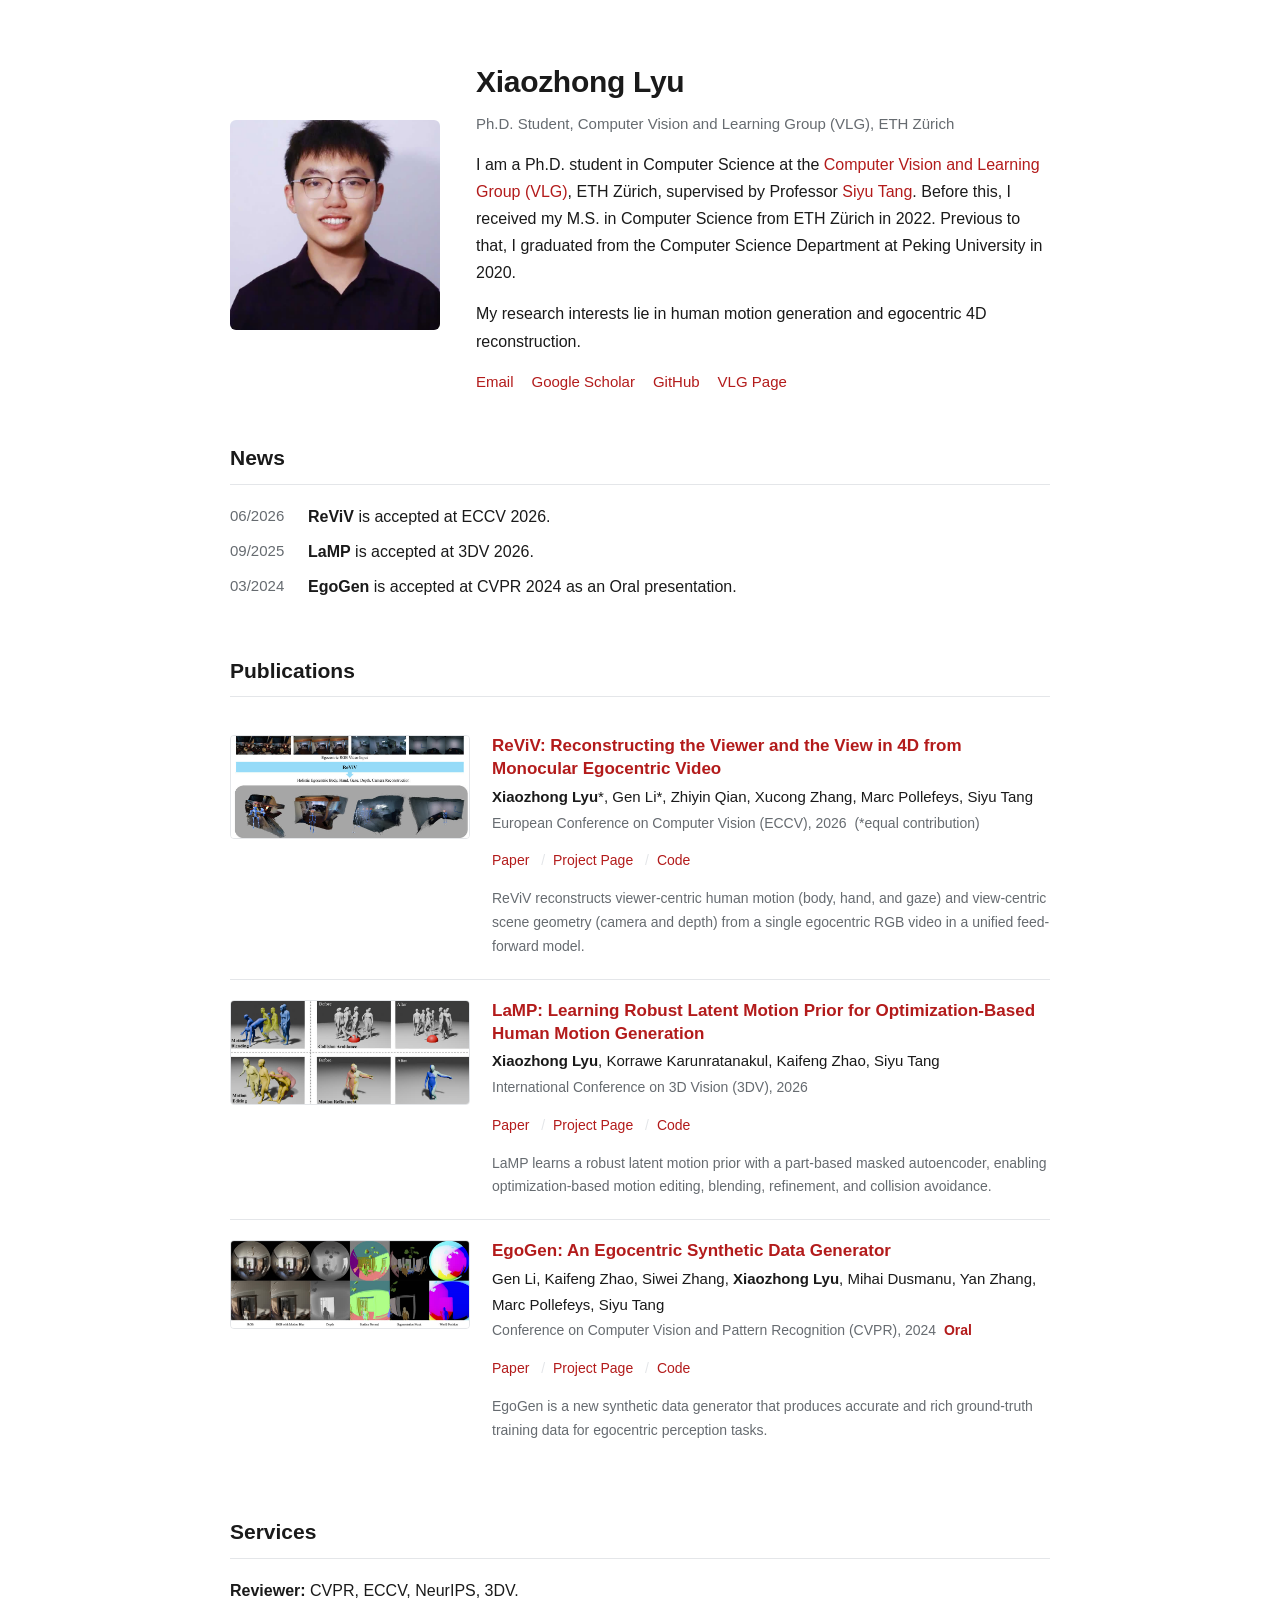
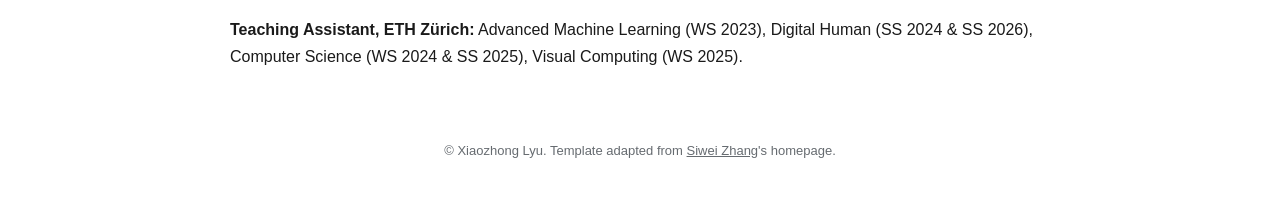
==== index.html @ 4dba3d20 "first version" ====
<!doctype html>
<html lang="en">
  <head>
    <meta charset="utf-8" />
    <meta name="viewport" content="width=device-width, initial-scale=1" />
    <title>Xiaozhong Lyu</title>
    <meta name="description" content="Xiaozhong Lyu — Ph.D. student in Computer Science at the Computer Vision and Learning Group (VLG), ETH Zürich." />
    <!--
      Template adapted from Siwei Zhang's (https://sanweiliti.github.io/) academic homepage.
    -->
    <link rel="stylesheet" href="styles.css" />
  </head>
  <body>
    <main class="container">
      <header class="intro">
        <div class="intro-photo">
          <img src="assets/xiaozhong.jpg" alt="Xiaozhong Lyu" />
        </div>
        <div class="intro-body">
          <h1>Xiaozhong Lyu</h1>
          <p class="role">Ph.D. Student, Computer Vision and Learning Group (VLG), ETH Zürich</p>
          <p>
            I am a Ph.D. student in Computer Science at the
            <a href="https://vlg.inf.ethz.ch/" target="_blank" rel="noopener">Computer Vision and Learning Group (VLG)</a>,
            ETH Zürich, supervised by Professor
            <a href="https://vlg.inf.ethz.ch/team/Prof-Dr-Siyu-Tang.html" target="_blank" rel="noopener">Siyu Tang</a>.
            Before this, I received my M.S. in Computer Science from ETH Zürich in 2022. Previous to
            that, I graduated from the Computer Science Department at Peking University in 2020.
          </p>
          <p>
            My research interests lie in human motion generation and egocentric 4D reconstruction.
          </p>
          <nav class="links">
            <a href="mailto:xiaozhong.lyu@inf.ethz.ch">Email</a>
            <a href="https://scholar.google.com/citations?hl=en&amp;user=EzNO5AIAAAAJ" target="_blank" rel="noopener">Google Scholar</a>
            <a href="https://github.com/lvsean" target="_blank" rel="noopener">GitHub</a>
            <a href="https://vlg.inf.ethz.ch/team/Xiaozhong-Lyu.html" target="_blank" rel="noopener">VLG Page</a>
          </nav>
        </div>
      </header>

      <section id="news">
        <h2>News</h2>
        <div class="news">
          <dl>
            <dt>06/2026</dt>
            <dd><strong>ReViV</strong> is accepted at ECCV 2026.</dd>
            <dt>09/2025</dt>
            <dd><strong>LaMP</strong> is accepted at 3DV 2026.</dd>
            <dt>03/2024</dt>
            <dd><strong>EgoGen</strong> is accepted at CVPR 2024 as an Oral presentation.</dd>
          </dl>
        </div>
      </section>

      <section id="publications">
        <h2>Publications</h2>

        <article class="pub">
          <div class="pub-thumb">
            <img src="assets/publications/reviv.jpg" alt="ReViV teaser" loading="lazy" />
          </div>
          <div class="pub-info">
            <p class="pub-title">
              <a href="https://reviv4d.github.io/" target="_blank" rel="noopener">ReViV: Reconstructing the Viewer and the View in 4D from Monocular Egocentric Video</a>
            </p>
            <p class="pub-authors">
              <span class="me">Xiaozhong Lyu</span>*, Gen Li*, Zhiyin Qian, Xucong Zhang, Marc Pollefeys, Siyu Tang
            </p>
            <p class="pub-venue">European Conference on Computer Vision (ECCV), 2026 &nbsp;<span style="color:var(--muted)">(*equal contribution)</span></p>
            <p class="pub-links">
              <a href="https://arxiv.org/abs/2607.17790" target="_blank" rel="noopener">Paper</a>
              <span class="sep">/</span>
              <a href="https://reviv4d.github.io/" target="_blank" rel="noopener">Project Page</a>
              <span class="sep">/</span>
              <a href="https://github.com/lvsean/reviv4d" target="_blank" rel="noopener">Code</a>
            </p>
            <p class="pub-desc">
              ReViV reconstructs viewer-centric human motion (body, hand, and gaze) and view-centric
              scene geometry (camera and depth) from a single egocentric RGB video in a unified
              feed-forward model.
            </p>
          </div>
        </article>

        <article class="pub">
          <div class="pub-thumb">
            <img src="assets/publications/lamp.jpg" alt="LaMP teaser" loading="lazy" />
          </div>
          <div class="pub-info">
            <p class="pub-title">
              <a href="lamp/index.html">LaMP: Learning Robust Latent Motion Prior for Optimization-Based Human Motion Generation</a>
            </p>
            <p class="pub-authors">
              <span class="me">Xiaozhong Lyu</span>, Korrawe Karunratanakul, Kaifeng Zhao, Siyu Tang
            </p>
            <p class="pub-venue">International Conference on 3D Vision (3DV), 2026</p>
            <p class="pub-links">
              <a href="https://ieeexplore.ieee.org/iel8/11533157/11533158/11533254.pdf" target="_blank" rel="noopener">Paper</a>
              <span class="sep">/</span>
              <a href="lamp/index.html">Project Page</a>
              <span class="sep">/</span>
              <a href="https://github.com/lvsean/LaMP" target="_blank" rel="noopener">Code</a>
            </p>
            <p class="pub-desc">
              LaMP learns a robust latent motion prior with a part-based masked autoencoder,
              enabling optimization-based motion editing, blending, refinement, and collision
              avoidance.
            </p>
          </div>
        </article>

        <article class="pub">
          <div class="pub-thumb">
            <img src="assets/publications/egogen.jpg" alt="EgoGen teaser" loading="lazy" />
          </div>
          <div class="pub-info">
            <p class="pub-title">
              <a href="https://ego-gen.github.io/" target="_blank" rel="noopener">EgoGen: An Egocentric Synthetic Data Generator</a>
            </p>
            <p class="pub-authors">
              Gen Li, Kaifeng Zhao, Siwei Zhang, <span class="me">Xiaozhong Lyu</span>, Mihai Dusmanu, Yan Zhang, Marc Pollefeys, Siyu Tang
            </p>
            <p class="pub-venue">
              Conference on Computer Vision and Pattern Recognition (CVPR), 2024
              &nbsp;<span class="award">Oral</span>
            </p>
            <p class="pub-links">
              <a href="https://arxiv.org/pdf/2401.08739.pdf" target="_blank" rel="noopener">Paper</a>
              <span class="sep">/</span>
              <a href="https://ego-gen.github.io/" target="_blank" rel="noopener">Project Page</a>
              <span class="sep">/</span>
              <a href="https://github.com/ligengen/EgoGen" target="_blank" rel="noopener">Code</a>
            </p>
            <p class="pub-desc">
              EgoGen is a new synthetic data generator that produces accurate and rich ground-truth
              training data for egocentric perception tasks.
            </p>
          </div>
        </article>
      </section>

      <section id="services">
        <h2>Services</h2>
        <p><strong>Reviewer:</strong> CVPR, ECCV, NeurIPS, 3DV.</p>
        <p>
          <strong>Teaching Assistant, ETH Zürich:</strong> Advanced Machine Learning (WS 2023),
          Digital Human (SS 2024 &amp; SS 2026), Computer Science (WS 2024 &amp; SS 2025),
          Visual Computing (WS 2025).
        </p>
      </section>
    </main>

    <footer>
      <p>
        © Xiaozhong Lyu. Template adapted from
        <a href="https://sanweiliti.github.io/" target="_blank" rel="noopener">Siwei Zhang</a>'s homepage.
      </p>
    </footer>
  </body>
</html>
---- styles.css ----
/*
 * Personal homepage — single-page academic layout.
 * Template adapted from Siwei Zhang's (https://sanweiliti.github.io/) academic homepage.
 */
:root {
  --text: #1a1a1a;
  --muted: #666b70;
  --link: #b31b1b;
  --border: #e4e6e9;
  --bg: #ffffff;
  --width: 820px;
}

* { box-sizing: border-box; }
html { scroll-behavior: smooth; }
body {
  margin: 0;
  color: var(--text);
  background: var(--bg);
  font-family: -apple-system, "Segoe UI", Roboto, Helvetica, Arial, sans-serif;
  font-size: 16px;
  line-height: 1.7;
}
img { display: block; max-width: 100%; height: auto; }
a { color: var(--link); text-decoration: none; }
a:hover { text-decoration: underline; }

.container { width: min(calc(100% - 40px), var(--width)); margin: 0 auto; }

/* ---------- Header / bio ---------- */
.intro { display: flex; gap: 36px; align-items: center; padding: 56px 0 20px; }
.intro-photo { flex: 0 0 210px; }
.intro-photo img { width: 210px; height: 210px; object-fit: cover; border-radius: 6px; }
.intro-body { flex: 1 1 auto; min-width: 0; }
.intro-body h1 { margin: 0 0 4px; font-size: 30px; font-weight: 700; letter-spacing: -0.01em; }
.intro-body .role { margin: 0 0 14px; color: var(--muted); font-size: 15px; }
.intro-body p { margin: 0 0 14px; }
.links { display: flex; flex-wrap: wrap; gap: 8px 18px; margin-top: 6px; font-size: 15px; }
.links a { color: var(--link); }

/* ---------- Sections ---------- */
section { padding: 26px 0; }
h2 {
  margin: 0 0 18px;
  padding-bottom: 8px;
  font-size: 21px;
  font-weight: 700;
  border-bottom: 1px solid var(--border);
}

/* ---------- News ---------- */
.news { max-height: 190px; overflow-y: auto; padding-right: 8px; }
.news dl { margin: 0; display: grid; grid-template-columns: 66px 1fr; row-gap: 8px; column-gap: 12px; }
.news dt { color: var(--muted); font-variant-numeric: tabular-nums; font-size: 15px; }
.news dd { margin: 0; }

/* ---------- Publications ---------- */
.pub { display: flex; gap: 22px; padding: 20px 0; border-top: 1px solid var(--border); }
.pub:first-of-type { border-top: 0; }
.pub-thumb { flex: 0 0 240px; }
.pub-thumb img { width: 240px; border: 1px solid var(--border); border-radius: 4px; }
.pub-info { flex: 1 1 auto; min-width: 0; }
.pub-title { margin: 0 0 3px; font-size: 17px; font-weight: 700; line-height: 1.35; }
.pub-authors { margin: 0 0 2px; font-size: 15px; }
.pub-authors .me { font-weight: 700; }
.pub-venue { margin: 0 0 6px; color: var(--muted); font-size: 14px; }
.pub-venue .award { color: var(--link); font-weight: 600; }
.pub-links { font-size: 14px; }
.pub-links a { margin-right: 4px; }
.pub-links .sep { color: var(--border); margin: 0 4px; }
.pub-desc { margin: 6px 0 0; color: var(--muted); font-size: 14px; }

#services p { margin: 0 0 12px; }
#services p:last-child { margin-bottom: 0; }

footer { padding: 30px 0 44px; color: var(--muted); font-size: 13px; text-align: center; }
footer a { color: var(--muted); text-decoration: underline; }

@media (max-width: 640px) {
  .intro { flex-direction: column; text-align: center; gap: 20px; padding-top: 40px; }
  .links { justify-content: center; }
  .pub { flex-direction: column; gap: 14px; }
  .pub-thumb, .pub-thumb img { flex-basis: auto; width: 100%; max-width: 340px; }
  .news { max-height: none; }
}
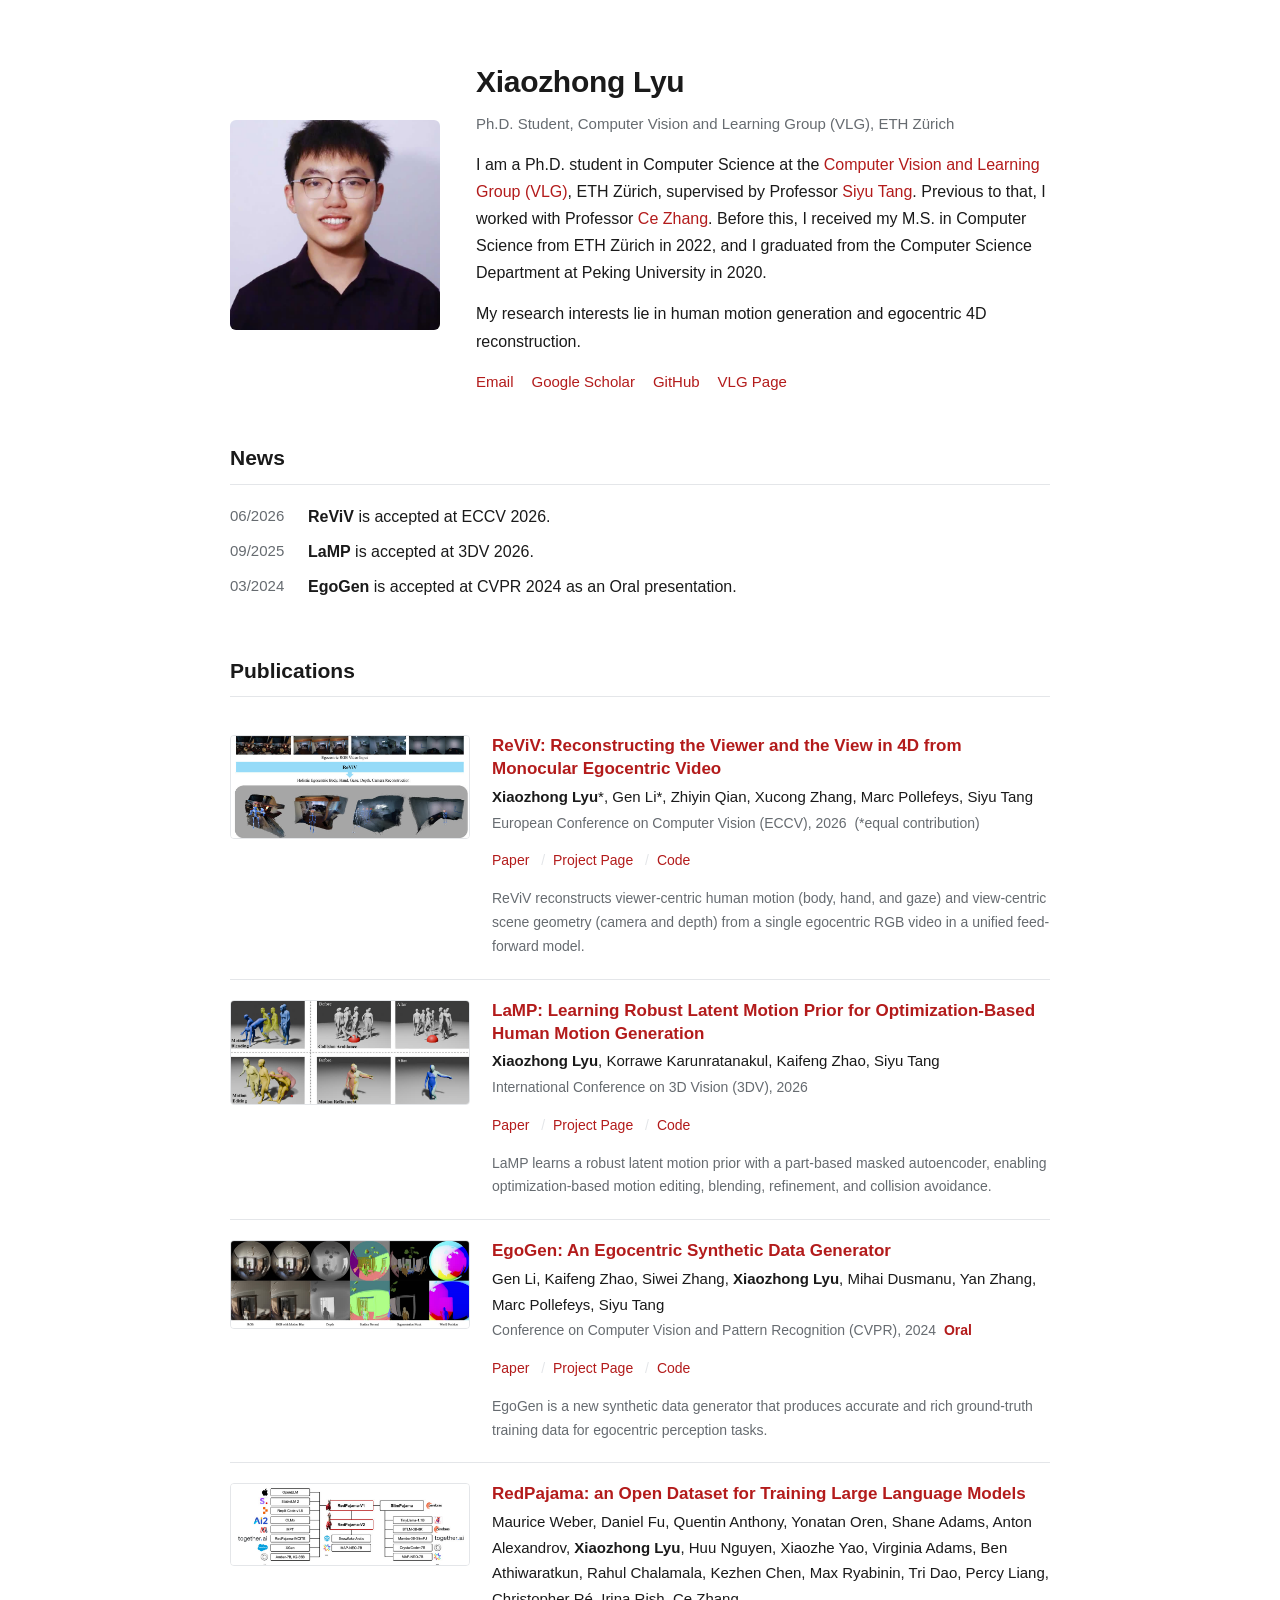
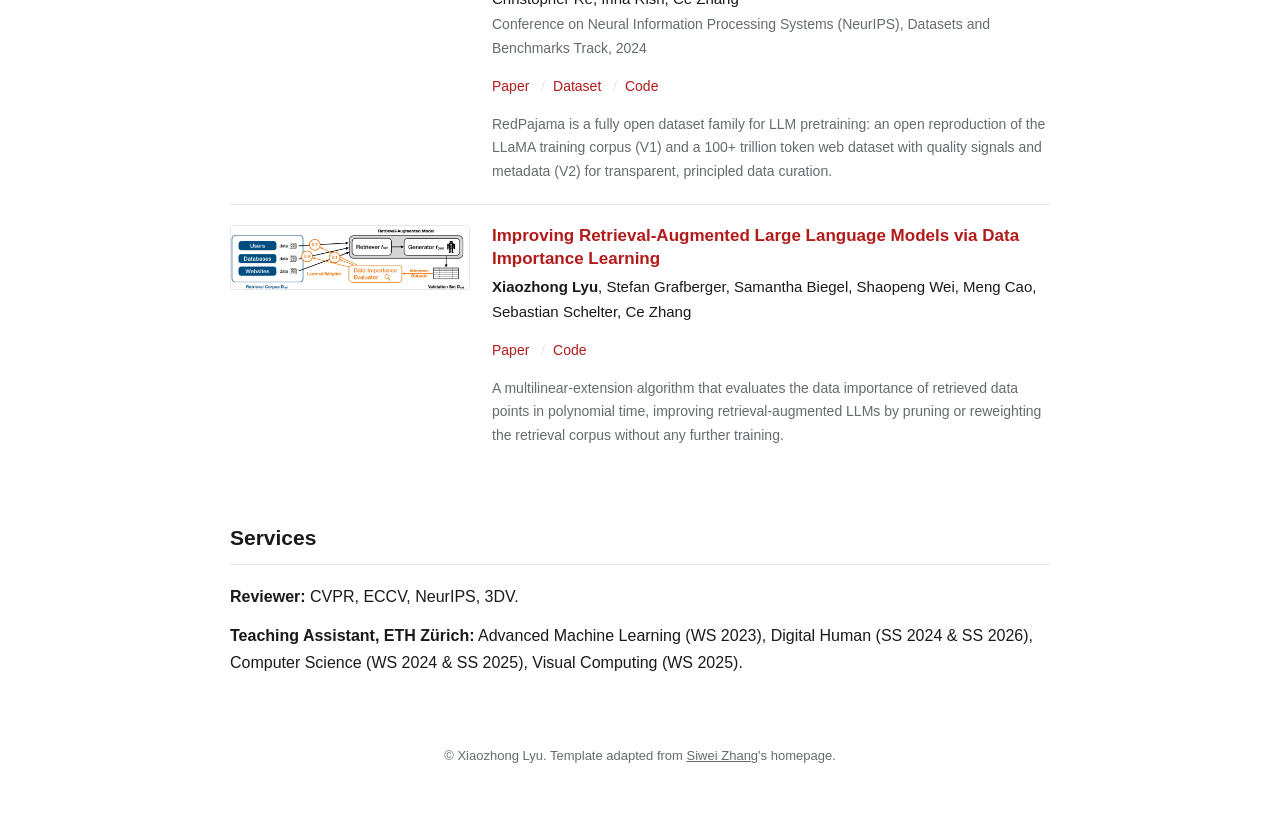
==== commit c8d6a9c0: "adding new pub" ====
--- a/index.html
+++ b/index.html
@@ -24,8 +24,10 @@
             <a href="https://vlg.inf.ethz.ch/" target="_blank" rel="noopener">Computer Vision and Learning Group (VLG)</a>,
             ETH Zürich, supervised by Professor
             <a href="https://vlg.inf.ethz.ch/team/Prof-Dr-Siyu-Tang.html" target="_blank" rel="noopener">Siyu Tang</a>.
-            Before this, I received my M.S. in Computer Science from ETH Zürich in 2022. Previous to
-            that, I graduated from the Computer Science Department at Peking University in 2020.
+            Previous to that, I worked with Professor
+            <a href="https://zhangce.github.io/" target="_blank" rel="noopener">Ce Zhang</a>.
+            Before this, I received my M.S. in Computer Science from ETH Zürich in 2022, and I
+            graduated from the Computer Science Department at Peking University in 2020.
           </p>
           <p>
             My research interests lie in human motion generation and egocentric 4D reconstruction.
@@ -138,6 +140,64 @@
             </p>
           </div>
         </article>
+
+        <article class="pub">
+          <div class="pub-thumb">
+            <img src="assets/publications/redpajama.jpg" alt="RedPajama teaser" loading="lazy" />
+          </div>
+          <div class="pub-info">
+            <p class="pub-title">
+              <a href="https://arxiv.org/abs/2411.12372" target="_blank" rel="noopener">RedPajama: an Open Dataset for Training Large Language Models</a>
+            </p>
+            <p class="pub-authors">
+              Maurice Weber, Daniel Fu, Quentin Anthony, Yonatan Oren, Shane Adams, Anton Alexandrov,
+              <span class="me">Xiaozhong Lyu</span>, Huu Nguyen, Xiaozhe Yao, Virginia Adams,
+              Ben Athiwaratkun, Rahul Chalamala, Kezhen Chen, Max Ryabinin, Tri Dao, Percy Liang,
+              Christopher Ré, Irina Rish, Ce Zhang
+            </p>
+            <p class="pub-venue">
+              Conference on Neural Information Processing Systems (NeurIPS), Datasets and Benchmarks
+              Track, 2024
+            </p>
+            <p class="pub-links">
+              <a href="https://arxiv.org/pdf/2411.12372" target="_blank" rel="noopener">Paper</a>
+              <span class="sep">/</span>
+              <a href="https://huggingface.co/datasets/togethercomputer/RedPajama-Data-V2" target="_blank" rel="noopener">Dataset</a>
+              <span class="sep">/</span>
+              <a href="https://github.com/togethercomputer/RedPajama-Data" target="_blank" rel="noopener">Code</a>
+            </p>
+            <p class="pub-desc">
+              RedPajama is a fully open dataset family for LLM pretraining: an open reproduction of the
+              LLaMA training corpus (V1) and a 100+ trillion token web dataset with quality signals and
+              metadata (V2) for transparent, principled data curation.
+            </p>
+          </div>
+        </article>
+
+        <article class="pub">
+          <div class="pub-thumb">
+            <img src="assets/publications/rag.jpg" alt="Data importance learning for retrieval-augmented models teaser" loading="lazy" />
+          </div>
+          <div class="pub-info">
+            <p class="pub-title">
+              <a href="https://arxiv.org/abs/2307.03027" target="_blank" rel="noopener">Improving Retrieval-Augmented Large Language Models via Data Importance Learning</a>
+            </p>
+            <p class="pub-authors">
+              <span class="me">Xiaozhong Lyu</span>, Stefan Grafberger, Samantha Biegel, Shaopeng Wei,
+              Meng Cao, Sebastian Schelter, Ce Zhang
+            </p>
+            <p class="pub-links">
+              <a href="https://arxiv.org/pdf/2307.03027" target="_blank" rel="noopener">Paper</a>
+              <span class="sep">/</span>
+              <a href="https://github.com/schelterlabs/retrieval_importance" target="_blank" rel="noopener">Code</a>
+            </p>
+            <p class="pub-desc">
+              A multilinear-extension algorithm that evaluates the data importance of retrieved data
+              points in polynomial time, improving retrieval-augmented LLMs by pruning or reweighting
+              the retrieval corpus without any further training.
+            </p>
+          </div>
+        </article>
       </section>
 
       <section id="services">
